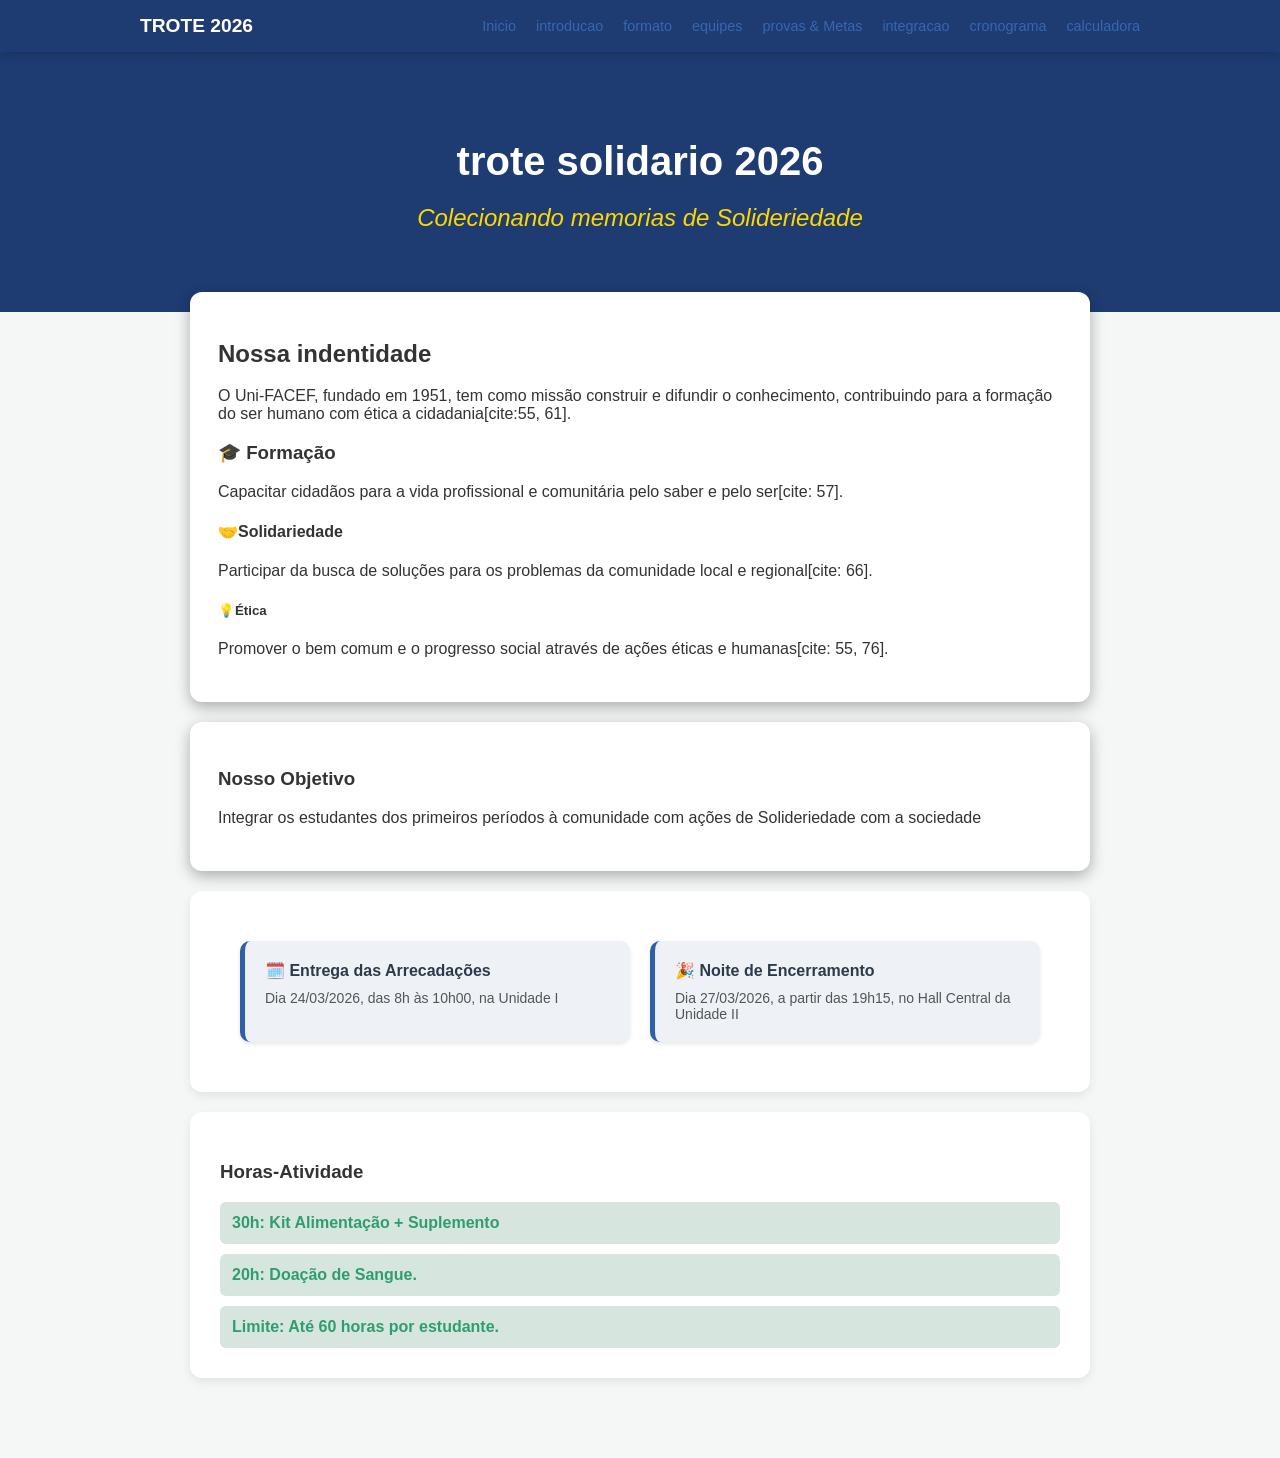
==== index.html @ 1b451e8c "Add files via upload" ====
<!DOCTYPE html>
<html lang="pt-br">
    <head>
        <meta charset="UTF-8"/>
        <link rel="stylesheet" href="style.css">
        <title> Trote Solidário </title>
    </head>
    <body>
       <nav class="menu-principal">
        <div class="menu-container">
            <a href="index.html" class="logo"> Trote 2026 </a>
            <ul class="lista">
                <li> <a href="index.html"> Inicio </a> </li> 
                <li> <a href="introducao.html"> introducao </a> </li>
                <li> <a href="formato.html"> formato </a> </li> 
                <li> <a href="equipes.html"> equipes </a></li>
                <li> <a href="provas.html"> provas & Metas </a> </li> 
                <li> <a href="integracao.html"> integracao </a> </li>
                <li> <a href="cronograma.html"> cronograma</a> </li> 
                <li> <a href="calculadora.html"> calculadora</a> </li>
            </ul>    
        </div> 
       </nav>
       <header class="cabecalho">
           <div class="cabecalho-container">
              <h1> trote solidario 2026 </h1>
              <h2> Colecionando memorias de Solideriedade</h2>
           </div>
       </header>
       <main class="principal">
            <section class="secao">
                <h1> Nossa indentidade </h1>
                O Uni-FACEF, fundado em 1951, tem como missão construir e difundir o conhecimento, contribuindo para a formação do ser humano com ética a cidadania[cite:55, 61].
           <h3>🎓 Formação</h3>
<p>Capacitar cidadãos para a vida profissional e comunitária pelo saber e pelo ser[cite: 57].</p>
<h4> 🤝Solidariedade </h4>
<p> Participar da busca de soluções para os problemas da comunidade local e regional[cite: 66].</p>
<h5> 💡Ética </h5>
<p> Promover o bem comum e o progresso social através de ações éticas e humanas[cite: 55, 76].</p>
             </section>
            <section>
<section class="secao">
    <h1> Nosso Objetivo</h1>
<p> Integrar os estudantes dos primeiros períodos à comunidade com ações  de Solideriedade com a sociedade        </p>
            </section>
            <section> </section>
<section class="box">

    <div class="cards">
        <div class="card">
            <h3>🗓️ Entrega das Arrecadações</h3>
            <p>Dia 24/03/2026, das 8h às 10h00, na Unidade I</p>
        </div>

        <div class="card">
            <h3>🎉 Noite de Encerramento</h3>
            <p>Dia 27/03/2026, a partir das 19h15, no Hall Central da Unidade II</p>
        </div>
    </div>

</section>


<section class="box">

    <h3>Horas-Atividade</h3>

    <div class="hora-item">30h: Kit Alimentação + Suplemento</div>
    <div class="hora-item">20h: Doação de Sangue.</div>
    <div class="hora-item">Limite: Até 60 horas por estudante.</div>

</section>
          


  </div>
</section>
</div>
</div>
</div>

    

</div>
       </main>     
    </body>
</html>
---- style.css ----
body {
    margin: 0; font-family: 'Segoe UI', sans-serif;
    background-color: #F4F7F6; color: #333;
}
.menu-principal {
    background-color: #1E3C72; padding: 15px 0;
    position: sticky; top: 0; z-index: 1000;
    box-shadow: 0 2px 10px rgba(0,0,0,0.2);
}
.menu-container {
    max-width: 1000px; margin: 0 auto; display: flex;
    justify-content: space-between; align-items: center;
    padding: 0 20px;
}
.logo{
    color: white; text-decoration: none; font-weight: bold;
    font-size: 1.2rem;  text-transform: uppercase;
}
.lista {
    list-style: none; display: flex; gap: 20px;
    margin: 0; padding: 0;
}

.lista {
    list-style: none;
    display: flex;
    gap: 20px;
    margin: 0;
    padding: 0;

}    
.lista li {
    color: #cbdcf7; 
}
.lista a {
    color: #3766b3; text-decoration: none; font-size: 0.9rem;
    font-weight: 500; transition: color 0.3;
}
.lista a:hover {
    color: #fff;  
}
.cabecalho {
    
    background-color: #1E3C72;
    color: white;
    padding: 60px 20px;
    text-align: center;
} 
.cabecalho-container h1 {
    font-size: 2.5rem;
    margin-bottom: 5px;
}
.cabecalho-container h2 {
    font-weight: 300;
    font-style: italic;
    color: #ffd700;
}
.principal {
    
    max-width: 900px;
    margin: -40px auto 40px;
    padding: 20px
}
.secao {
    border: 3px solid rgb(255, 255, 255);
    background: white;
    margin-bottom: 20px;
    padding: 25px;
    border-radius: 12px;
    box-shadow: 0 5px 15px rgba(0,0,0,0.3);
} 
.cards{
  display: flex;
  gap: 20px;
  margin: 20px;
}

.card{
  background: #eef2f6;
  padding: 20px;
  border-left: 5px solid #2f5fa7;
  border-radius: 8px;
  width: 300px;
  box-shadow: 0 2px 4px rgba(0,0,0,0.1);
}

.card h3{
  margin: 0 0 10px 0;
  font-size: 16px;
  color: #2d3a4b;
}

.card p{
  margin: 0;
  color: #555;
  font-size: 14px;
}
.horas-container{
    width: 500px;
    font-family: Arial, sans-serif;
}

.horas-container h3{
    margin-bottom: 15px;
    color: #2d3a4b;
}
.box{
    background:#ffffff;
    padding:30px;
    margin:20px auto;
    max-width:1100px;
    border-radius:12px;
    box-shadow:0 4px 10px rgba(0,0,0,0.08);
}

/* cards lado a lado */
.cards{
    display:flex;
    gap:20px;
}

.card{
    flex:1;
    background:#eef2f6;
    padding:20px;
    border-left:5px solid #2f5fa7;
    border-radius:10px;
}

/* horas atividade */
.hora-item{
    background:#d7e5df;
    padding:12px;
    margin-top:10px;
    border-radius:6px;
    color:#2f9e6f;
    font-weight:600;
}
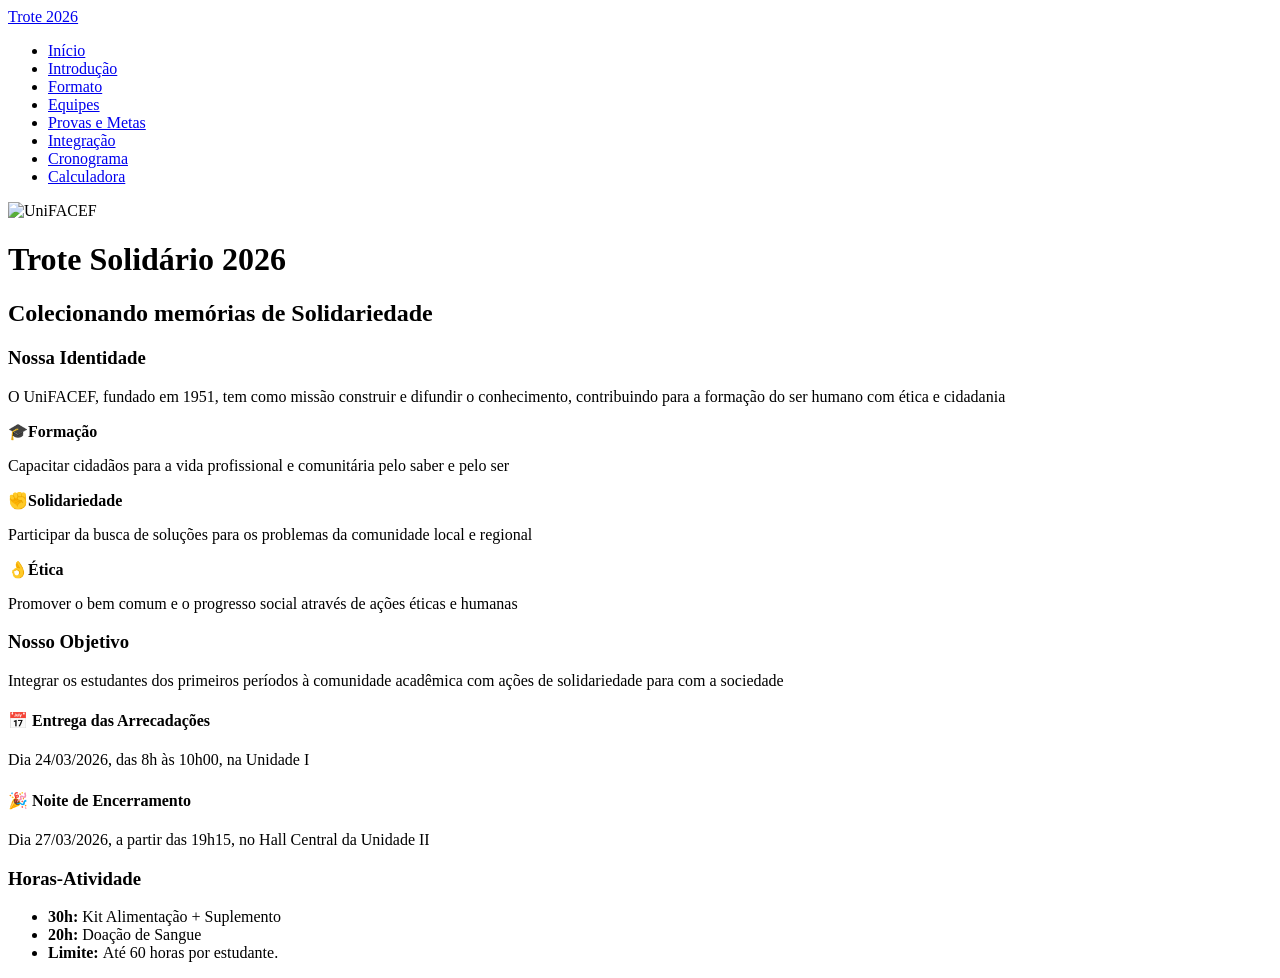
==== commit 208fa66d: "Update index.html" ====
--- a/index.html
+++ b/index.html
@@ -1,87 +1,76 @@
 <!DOCTYPE html>
 <html lang="pt-br">
     <head>
-        <meta charset="UTF-8"/>
-        <link rel="stylesheet" href="style.css">
         <title> Trote Solidário </title>
+        <meta charset="UTF-8">
+        <link rel="stylesheet" href="styles.css">
     </head>
     <body>
-       <nav class="menu-principal">
-        <div class="menu-container">
-            <a href="index.html" class="logo"> Trote 2026 </a>
-            <ul class="lista">
-                <li> <a href="index.html"> Inicio </a> </li> 
-                <li> <a href="introducao.html"> introducao </a> </li>
-                <li> <a href="formato.html"> formato </a> </li> 
-                <li> <a href="equipes.html"> equipes </a></li>
-                <li> <a href="provas.html"> provas & Metas </a> </li> 
-                <li> <a href="integracao.html"> integracao </a> </li>
-                <li> <a href="cronograma.html"> cronograma</a> </li> 
-                <li> <a href="calculadora.html"> calculadora</a> </li>
-            </ul>    
-        </div> 
-       </nav>
-       <header class="cabecalho">
-           <div class="cabecalho-container">
-              <h1> trote solidario 2026 </h1>
-              <h2> Colecionando memorias de Solideriedade</h2>
-           </div>
-       </header>
-       <main class="principal">
-            <section class="secao">
-                <h1> Nossa indentidade </h1>
-                O Uni-FACEF, fundado em 1951, tem como missão construir e difundir o conhecimento, contribuindo para a formação do ser humano com ética a cidadania[cite:55, 61].
-           <h3>🎓 Formação</h3>
-<p>Capacitar cidadãos para a vida profissional e comunitária pelo saber e pelo ser[cite: 57].</p>
-<h4> 🤝Solidariedade </h4>
-<p> Participar da busca de soluções para os problemas da comunidade local e regional[cite: 66].</p>
-<h5> 💡Ética </h5>
-<p> Promover o bem comum e o progresso social através de ações éticas e humanas[cite: 55, 76].</p>
-             </section>
+        <nav class="menu">
+            <div class="menu-container">
+                <a href="index.html" class="menu-logo"> Trote 2026 </a>
+                <ul class="lista">
+                    <li> <a href="index.html"> Início </a> </li>
+                    <li> <a href="introducao.html"> Introdução </a> </li>
+                    <li> <a href="formato.html"> Formato </a> </li>
+                    <li> <a href="equipes.html"> Equipes </a> </li>
+                    <li> <a href="provas.html"> Provas e Metas </a> </li>
+                    <li> <a href="integracao.html"> Integração </a> </li>
+                    <li> <a href="cronograma.html"> Cronograma </a> </li>
+                    <li> <a href="calculadora.html"> Calculadora </a> </li>
+                </ul>
+            </div>
+        </nav>
+        <header class="cabecalho">
+            <div class="cabecalho-container">
+                <img src="trote.png" alt="UniFACEF" class="cabecalho-logo"/>
+                <h1> Trote Solidário 2026 </h1>
+                <h2> Colecionando memórias de Solidariedade </h2>
+            </div>
+        </header>
+        <main class="principal">
             <section>
-<section class="secao">
-    <h1> Nosso Objetivo</h1>
-<p> Integrar os estudantes dos primeiros períodos à comunidade com ações  de Solideriedade com a sociedade        </p>
+                <h3> Nossa Identidade </h3>
+                <p> O UniFACEF, fundado em 1951, tem como missão construir e difundir o conhecimento, contribuindo para a formação do ser humano com ética e cidadania </p>
+                <div class="pilares-container">
+                    <div class="pilar"> 
+                        <strong> 🎓Formação </strong>
+                        <p> Capacitar cidadãos para a vida profissional e comunitária pelo saber e pelo ser </p>
+                    </div>
+                    <div class="pilar"> 
+                        <strong> ✊Solidariedade </strong>
+                        <p> Participar da busca de soluções para os problemas da comunidade local e regional </p>
+                    </div>
+                    <div class="pilar"> 
+                        <strong> 👌Ética </strong>
+                        <p> Promover o bem comum e o progresso social através de ações éticas e humanas </p>
+                    </div>
+                </div>
             </section>
-            <section> </section>
-<section class="box">
-
-    <div class="cards">
-        <div class="card">
-            <h3>🗓️ Entrega das Arrecadações</h3>
-            <p>Dia 24/03/2026, das 8h às 10h00, na Unidade I</p>
-        </div>
-
-        <div class="card">
-            <h3>🎉 Noite de Encerramento</h3>
-            <p>Dia 27/03/2026, a partir das 19h15, no Hall Central da Unidade II</p>
-        </div>
-    </div>
-
-</section>
-
-
-<section class="box">
-
-    <h3>Horas-Atividade</h3>
-
-    <div class="hora-item">30h: Kit Alimentação + Suplemento</div>
-    <div class="hora-item">20h: Doação de Sangue.</div>
-    <div class="hora-item">Limite: Até 60 horas por estudante.</div>
-
-</section>
-          
-
-
-  </div>
-</section>
-</div>
-</div>
-</div>
-
-    
-
-</div>
-       </main>     
+            <section>
+                <h3> Nosso Objetivo </h3>
+                <p> 
+                    Integrar os estudantes dos primeiros períodos à comunidade acadêmica com ações de solidariedade para com a sociedade 
+                </p>
+            </section>
+            <section class="importante">
+                <div class="card-meta"> 
+                    <h4> 📅 Entrega das Arrecadações </h4>
+                    <p> Dia 24/03/2026, das 8h às 10h00, na Unidade I </p>
+                </div>
+                <div class="card-meta">
+                    <h4> 🎉 Noite de Encerramento </h4>
+                    <p> Dia 27/03/2026, a partir das 19h15, no Hall Central da Unidade II </p>
+                </div>    
+            </section>
+            <section class="recompensas">
+                <h3> Horas-Atividade </h3>
+                <ul>
+                    <li> <strong> 30h: </strong> Kit Alimentação + Suplemento </li> 
+                    <li> <strong> 20h: </strong> Doação de Sangue </li> 
+                    <li> <strong> Limite: </strong> Até 60 horas por estudante. </li> 
+                </ul> 
+            </section>
+        </main>
     </body>
-</html>+</html> 
